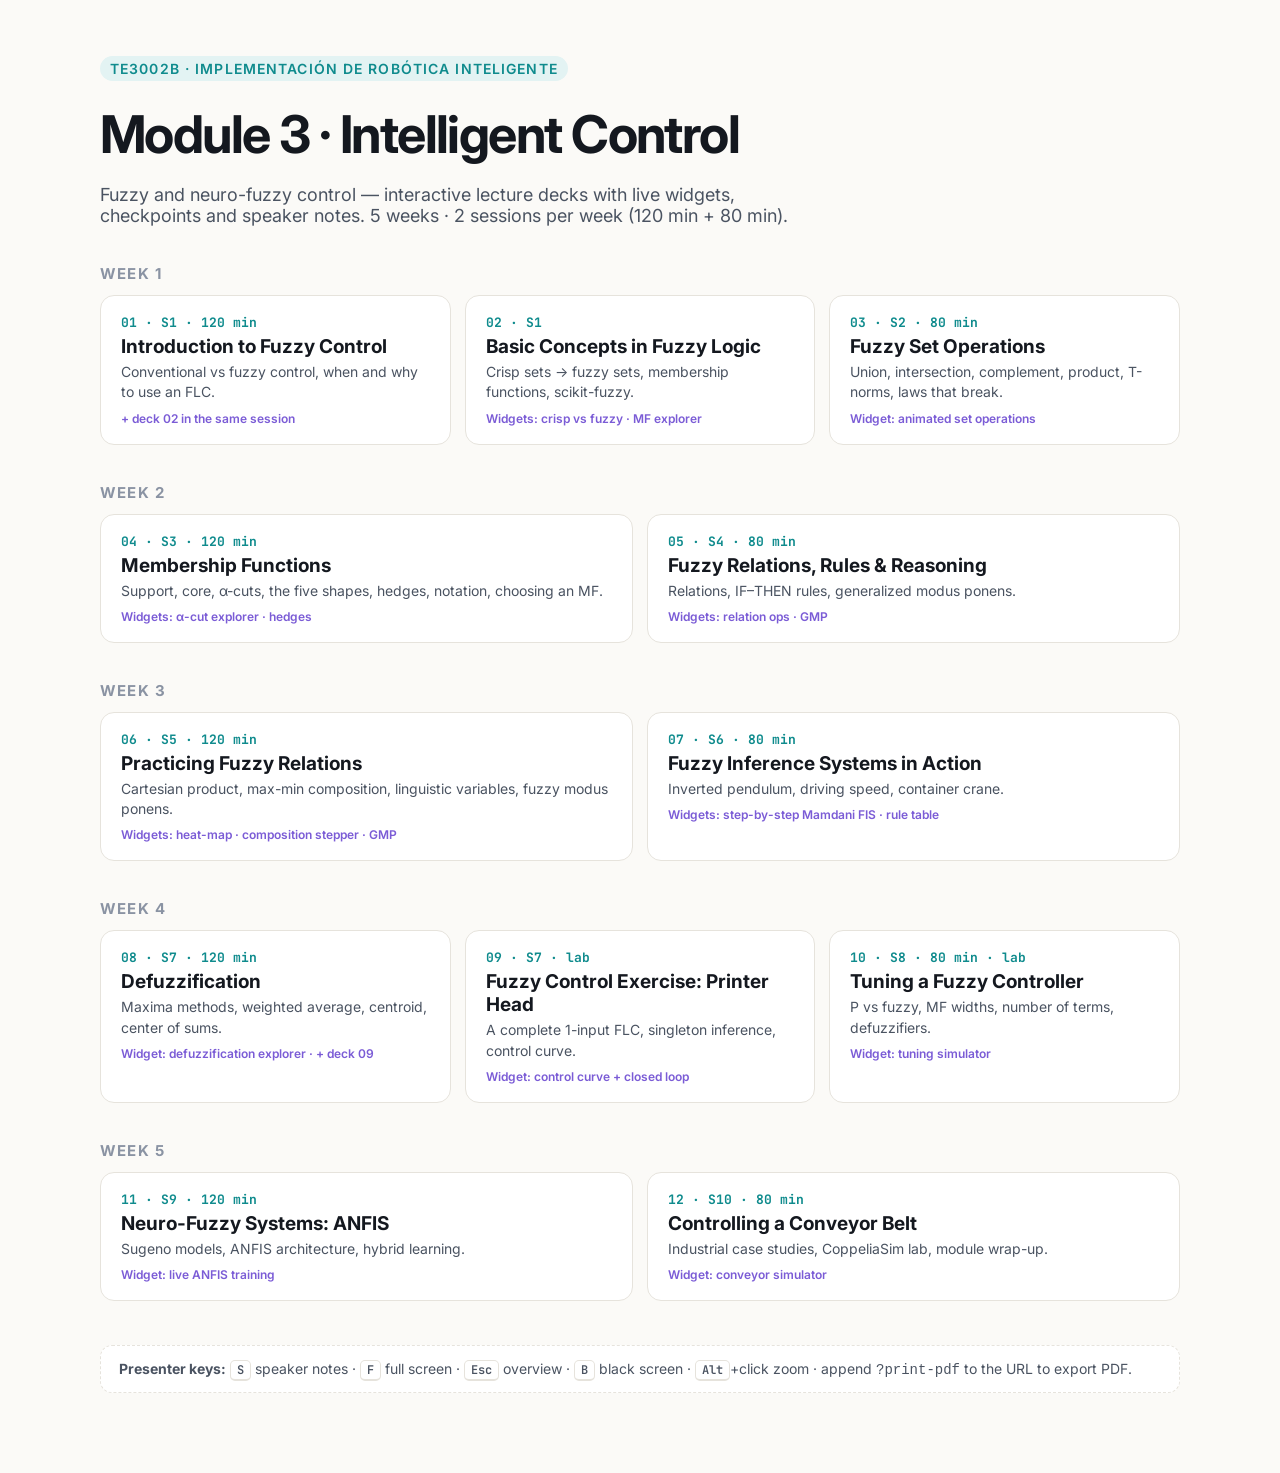
==== index.html @ 5197402a "Add files via upload" ====
<!doctype html>
<html lang="en">
<head>
<meta charset="utf-8">
<meta name="viewport" content="width=device-width, initial-scale=1">
<title>Intelligent Control · TE3002B</title>
<link rel="stylesheet" href="assets/css/theme.css">
<style>
  body { margin: 0; background: var(--paper); color: var(--ink); font-family: Inter, system-ui, sans-serif; }
  main { max-width: 1080px; margin: 0 auto; padding: 56px 20px 80px; }
  h1 { font-size: clamp(32px, 5vw, 52px); letter-spacing: -.03em; margin: 8px 0 6px; }
  .lead { color: var(--ink-2); font-size: 18px; max-width: 720px; }
  .week { margin-top: 38px; }
  .week h2 { font-size: 15px; text-transform: uppercase; letter-spacing: .08em; color: var(--ink-3); margin: 0 0 12px; }
  .grid { display: grid; grid-template-columns: repeat(auto-fit, minmax(300px, 1fr)); gap: 14px; }
  a.deck { display: block; text-decoration: none; color: inherit; background: var(--card); border: 1px solid var(--line); border-radius: 14px; padding: 18px 20px; transition: transform .15s, border-color .15s; }
  a.deck:hover { transform: translateY(-2px); border-color: var(--accent); }
  a.deck .n { font: 700 13px 'JetBrains Mono', monospace; color: var(--accent); }
  a.deck .t { font-weight: 700; font-size: 19px; margin: 4px 0; }
  a.deck .d { color: var(--ink-2); font-size: 14px; line-height: 1.45; }
  a.deck .s { margin-top: 8px; font-size: 12px; color: var(--accent-3); font-weight: 600; }
  .keys { margin-top: 44px; font-size: 14px; color: var(--ink-2); background: var(--card); border: 1px dashed var(--line); border-radius: 12px; padding: 14px 18px; }
  kbd { font: 600 12px 'JetBrains Mono', monospace; border: 1px solid var(--line); border-bottom-width: 2px; border-radius: 5px; padding: 1px 6px; background: #fff; }
</style>
</head>
<body>
<main>
  <span class="tag">TE3002B · Implementación de robótica inteligente</span>
  <h1>Module 3 · Intelligent Control</h1>
  <p class="lead">Fuzzy and neuro-fuzzy control — interactive lecture decks with live widgets, checkpoints and speaker notes. 5 weeks · 2 sessions per week (120 min + 80 min).</p>

  <section class="week"><h2>Week 1</h2><div class="grid">
    <a class="deck" href="decks/01-intro-fuzzy-control.html"><div class="n">01 · S1 · 120 min</div><div class="t">Introduction to Fuzzy Control</div><div class="d">Conventional vs fuzzy control, when and why to use an FLC.</div><div class="s">+ deck 02 in the same session</div></a>
    <a class="deck" href="decks/02-fuzzy-logic-basics.html"><div class="n">02 · S1</div><div class="t">Basic Concepts in Fuzzy Logic</div><div class="d">Crisp sets → fuzzy sets, membership functions, scikit-fuzzy.</div><div class="s">Widgets: crisp vs fuzzy · MF explorer</div></a>
    <a class="deck" href="decks/03-fuzzy-set-operations.html"><div class="n">03 · S2 · 80 min</div><div class="t">Fuzzy Set Operations</div><div class="d">Union, intersection, complement, product, T-norms, laws that break.</div><div class="s">Widget: animated set operations</div></a>
  </div></section>

  <section class="week"><h2>Week 2</h2><div class="grid">
    <a class="deck" href="decks/04-membership-functions.html"><div class="n">04 · S3 · 120 min</div><div class="t">Membership Functions</div><div class="d">Support, core, α-cuts, the five shapes, hedges, notation, choosing an MF.</div><div class="s">Widgets: α-cut explorer · hedges</div></a>
    <a class="deck" href="decks/05-fuzzy-relations-rules.html"><div class="n">05 · S4 · 80 min</div><div class="t">Fuzzy Relations, Rules & Reasoning</div><div class="d">Relations, IF–THEN rules, generalized modus ponens.</div><div class="s">Widgets: relation ops · GMP</div></a>
  </div></section>

  <section class="week"><h2>Week 3</h2><div class="grid">
    <a class="deck" href="decks/06-practicing-fuzzy-relations.html"><div class="n">06 · S5 · 120 min</div><div class="t">Practicing Fuzzy Relations</div><div class="d">Cartesian product, max-min composition, linguistic variables, fuzzy modus ponens.</div><div class="s">Widgets: heat-map · composition stepper · GMP</div></a>
    <a class="deck" href="decks/07-fuzzy-inference-examples.html"><div class="n">07 · S6 · 80 min</div><div class="t">Fuzzy Inference Systems in Action</div><div class="d">Inverted pendulum, driving speed, container crane.</div><div class="s">Widgets: step-by-step Mamdani FIS · rule table</div></a>
  </div></section>

  <section class="week"><h2>Week 4</h2><div class="grid">
    <a class="deck" href="decks/08-defuzzification.html"><div class="n">08 · S7 · 120 min</div><div class="t">Defuzzification</div><div class="d">Maxima methods, weighted average, centroid, center of sums.</div><div class="s">Widget: defuzzification explorer · + deck 09</div></a>
    <a class="deck" href="decks/09-fuzzy-control-printer.html"><div class="n">09 · S7 · lab</div><div class="t">Fuzzy Control Exercise: Printer Head</div><div class="d">A complete 1-input FLC, singleton inference, control curve.</div><div class="s">Widget: control curve + closed loop</div></a>
    <a class="deck" href="decks/10-tuning-flc.html"><div class="n">10 · S8 · 80 min · lab</div><div class="t">Tuning a Fuzzy Controller</div><div class="d">P vs fuzzy, MF widths, number of terms, defuzzifiers.</div><div class="s">Widget: tuning simulator</div></a>
  </div></section>

  <section class="week"><h2>Week 5</h2><div class="grid">
    <a class="deck" href="decks/11-neuro-fuzzy-anfis.html"><div class="n">11 · S9 · 120 min</div><div class="t">Neuro-Fuzzy Systems: ANFIS</div><div class="d">Sugeno models, ANFIS architecture, hybrid learning.</div><div class="s">Widget: live ANFIS training</div></a>
    <a class="deck" href="decks/12-conveyor-belt-case-study.html"><div class="n">12 · S10 · 80 min</div><div class="t">Controlling a Conveyor Belt</div><div class="d">Industrial case studies, CoppeliaSim lab, module wrap-up.</div><div class="s">Widget: conveyor simulator</div></a>
  </div></section>

  <div class="keys">
    <b>Presenter keys:</b> <kbd>S</kbd> speaker notes · <kbd>F</kbd> full screen · <kbd>Esc</kbd> overview · <kbd>B</kbd> black screen · <kbd>Alt</kbd>+click zoom · append <code>?print-pdf</code> to the URL to export PDF.
  </div>
</main>
</body>
</html>
---- assets/css/theme.css ----
/* ==========================================================
   TE3002B · Module 3 · Intelligent Control — Minimal theme
   Works on top of reveal.js "white" base theme.
   ========================================================== */
@import url('https://fonts.googleapis.com/css2?family=Inter:wght@400;500;600;700;800&family=JetBrains+Mono:wght@400;600&display=swap');

:root {
  --ink: #14181f;
  --ink-2: #4a5361;
  --ink-3: #8a93a3;
  --paper: #fbfaf7;
  --card: #ffffff;
  --line: #e6e3dc;
  --accent: #0f8b8d;      /* teal  – set A / primary */
  --accent-2: #e07a1f;    /* amber – set B / secondary */
  --accent-3: #7b5cd6;    /* violet – results */
  --ok: #1f9d55;
  --bad: #d64545;
  --soft-accent: #e3f3f3;
  --soft-2: #fcefe2;
  --soft-3: #eee9fb;

  --r-background-color: var(--paper);
  --r-main-font: 'Inter', system-ui, sans-serif;
  --r-main-font-size: 30px;
  --r-main-color: var(--ink);
  --r-heading-font: 'Inter', system-ui, sans-serif;
  --r-heading-color: var(--ink);
  --r-heading-font-weight: 700;
  --r-heading-text-transform: none;
  --r-heading-letter-spacing: -0.02em;
  --r-heading1-size: 2.3em;
  --r-heading2-size: 1.5em;
  --r-heading3-size: 1.1em;
  --r-link-color: var(--accent);
  --r-link-color-hover: var(--accent-2);
  --r-selection-background-color: var(--soft-accent);
  --r-code-font: 'JetBrains Mono', monospace;
}

.reveal-viewport { background: var(--paper); }
.reveal .slides { text-align: left; }
.reveal .slides section { height: 100%; }
.reveal h1, .reveal h2, .reveal h3 { line-height: 1.1; margin-bottom: .45em; }
.reveal h2 { position: relative; padding-bottom: .25em; }
.reveal h2::after {
  content: ''; position: absolute; left: 0; bottom: 0;
  width: 64px; height: 4px; border-radius: 2px; background: var(--accent);
}
.reveal p, .reveal li { line-height: 1.4; }
.reveal ul, .reveal ol { margin-left: 1.1em; }
.reveal li + li { margin-top: .25em; }
.reveal strong { color: var(--ink); font-weight: 700; }
.reveal em { color: var(--accent); font-style: normal; font-weight: 600; }
.reveal small, .reveal .small { font-size: .65em; color: var(--ink-2); }
.reveal .muted { color: var(--ink-3); }
.reveal code { font-size: .85em; background: #f0eee8; padding: .05em .3em; border-radius: 4px; }
.reveal pre { width: 100%; box-shadow: none; font-size: .58em; line-height: 1.45; border-radius: 10px; }
.reveal pre code { background: #1d2230; border-radius: 10px; padding: 18px 22px; max-height: 520px; }
.reveal table { font-size: .7em; border-collapse: collapse; }
.reveal table th { border-bottom: 2px solid var(--ink); }
.reveal table td, .reveal table th { padding: .3em .7em; }
.reveal .slide-number { background: transparent; color: var(--ink-3); font: 500 14px 'Inter'; }
.reveal .progress { color: var(--accent); height: 4px; }
.reveal .controls { color: var(--accent); }

/* ---------- Layout helpers ---------- */
.cols { display: grid; grid-template-columns: 1fr 1fr; gap: 40px; align-items: start; }
.cols.c-60-40 { grid-template-columns: 3fr 2fr; }
.cols.c-40-60 { grid-template-columns: 2fr 3fr; }
.cols.c3 { grid-template-columns: repeat(3, 1fr); gap: 24px; }
.center { text-align: center; }
.big { font-size: 1.6em; font-weight: 700; letter-spacing: -.02em; }
.huge { font-size: 3.2em; font-weight: 800; letter-spacing: -.04em; line-height: 1; }
.tag {
  display: inline-block; font: 600 14px 'Inter'; letter-spacing: .08em; text-transform: uppercase;
  color: var(--accent); background: var(--soft-accent); padding: 4px 10px; border-radius: 999px; margin-bottom: 14px;
}
.tag.amber { color: var(--accent-2); background: var(--soft-2); }
.tag.violet { color: var(--accent-3); background: var(--soft-3); }
.card {
  background: var(--card); border: 1px solid var(--line); border-radius: 14px;
  padding: 18px 22px; box-shadow: 0 1px 2px rgba(20,24,31,.04);
}
.card h4 { margin: 0 0 .3em; font-size: .8em; color: var(--accent); letter-spacing: -.01em; }
.card p, .card li { font-size: .75em; margin: 0; }
.callout { border-left: 4px solid var(--accent-2); background: var(--soft-2); padding: 14px 20px; border-radius: 0 10px 10px 0; font-size: .8em; }
.callout.teal { border-color: var(--accent); background: var(--soft-accent); }
.callout.violet { border-color: var(--accent-3); background: var(--soft-3); }
.m { font-size: .95em; margin: .4em 0; text-align: center; }
.m.left { text-align: left; }
.a { color: var(--accent); font-weight: 600; }
.b { color: var(--accent-2); font-weight: 600; }
.c { color: var(--accent-3); font-weight: 600; }

/* Section divider slides */
.reveal section.divider { display: flex !important; flex-direction: column; justify-content: center; }
.divider .num { font: 800 160px/1 'Inter'; color: var(--soft-accent); letter-spacing: -.06em; margin-bottom: -40px; }
.divider h1 { font-size: 2.2em; }

/* Title slide */
.reveal section.title { display: flex !important; flex-direction: column; justify-content: center; }
.title h1 { font-size: 2.6em; margin-bottom: .2em; }
.title .sub { color: var(--ink-2); font-size: 1em; }
.title .meta { margin-top: 2em; font-size: .6em; color: var(--ink-3); }
.title .agenda { display: flex; gap: 12px; flex-wrap: wrap; margin-top: 1.4em; }
.title .agenda span { font-size: .5em; border: 1px solid var(--line); border-radius: 999px; padding: 6px 14px; background: var(--card); }

/* Fragments: custom gentle rise */
.reveal .fragment.rise { opacity: 0; transform: translateY(16px); transition: all .45s ease; }
.reveal .fragment.rise.visible { opacity: 1; transform: none; }

/* ---------- Quiz / checkpoint ---------- */
.reveal section.checkpoint .tag:first-child { color: var(--accent-3); background: #e4dcfa; }
.quiz { max-width: 1050px; }
.quiz .q { font-size: .95em; font-weight: 600; margin-bottom: .6em; }
.quiz .opts { display: grid; grid-template-columns: 1fr 1fr; gap: 14px; }
.quiz .opts.one { grid-template-columns: 1fr; }
.quiz button.opt {
  all: unset; cursor: pointer; display: flex; gap: 14px; align-items: center;
  background: var(--card); border: 2px solid var(--line); border-radius: 12px;
  padding: 14px 18px; font: 500 22px/1.3 'Inter'; color: var(--ink); transition: all .2s;
}
.quiz button.opt:hover { border-color: var(--accent-3); transform: translateY(-2px); }
.quiz button.opt .k {
  flex: none; width: 34px; height: 34px; border-radius: 50%; display: grid; place-items: center;
  background: var(--soft-3); color: var(--accent-3); font-weight: 700;
}
.quiz button.opt.correct { border-color: var(--ok); background: #e8f6ee; }
.quiz button.opt.correct .k { background: var(--ok); color: #fff; }
.quiz button.opt.wrong { border-color: var(--bad); background: #fbeaea; animation: shake .35s; }
.quiz button.opt.wrong .k { background: var(--bad); color: #fff; }
.quiz button.opt.dim { opacity: .45; }
.quiz .explain { margin-top: 16px; font-size: .7em; padding: 12px 18px; border-radius: 10px; background: var(--card); border: 1px dashed var(--accent-3); display: none; }
.quiz .explain.show { display: block; animation: pop .3s; }
.quiz .bar { display: flex; gap: 12px; margin-top: 14px; align-items: center; }
@keyframes shake { 0%,100%{transform:none} 25%{transform:translateX(-6px)} 75%{transform:translateX(6px)} }
@keyframes pop { from{opacity:0; transform:scale(.97)} to{opacity:1; transform:none} }

/* Numeric-answer quiz */
.quiz.numeric input {
  font: 600 24px 'JetBrains Mono'; width: 180px; padding: 8px 12px; border-radius: 10px; border: 2px solid var(--line);
}
.quiz.numeric input.ok { border-color: var(--ok); background: #e8f6ee; }
.quiz.numeric input.no { border-color: var(--bad); background: #fbeaea; }

/* Buttons used in widgets */
.btn {
  all: unset; cursor: pointer; font: 600 16px 'Inter'; padding: 8px 16px; border-radius: 999px;
  background: var(--ink); color: #fff; transition: transform .15s, background .2s; display: inline-block;
}
.btn:hover { transform: translateY(-1px); background: var(--accent); }
.btn.ghost { background: transparent; color: var(--ink); border: 1.5px solid var(--line); }
.btn.ghost:hover { border-color: var(--accent); color: var(--accent); }
.btn.on { background: var(--accent); color: #fff; border-color: var(--accent); }

/* Score chip (top-right) */
#score-chip {
  position: fixed; top: 14px; right: 18px; z-index: 30; font: 600 13px 'Inter'; color: var(--accent-3);
  background: var(--card); border: 1px solid var(--line); border-radius: 999px; padding: 6px 12px; opacity: .9;
}

/* Timer */
.timer { display: inline-flex; align-items: center; gap: 14px; font: 700 44px 'JetBrains Mono'; color: var(--ink); }
.timer.done { color: var(--bad); animation: pop .4s 3; }
.timer .btn { font-size: 14px; }

/* Details / dropdown reveal */
.reveal details { background: var(--card); border: 1px solid var(--line); border-radius: 12px; padding: 10px 18px; margin: 10px 0; font-size: .75em; }
.reveal details summary { cursor: pointer; font-weight: 600; color: var(--accent); list-style: none; }
.reveal details summary::before { content: '▸ '; transition: transform .2s; display: inline-block; }
.reveal details[open] summary::before { transform: rotate(90deg); }
.reveal details[open] { animation: pop .25s; }

/* ---------- Widgets ---------- */
.widget { background: var(--card); border: 1px solid var(--line); border-radius: 16px; padding: 16px 18px; }
.widget canvas { display: block; width: 100%; height: auto; }
.widget .ctrls { display: flex; flex-wrap: wrap; gap: 10px 22px; align-items: center; margin-top: 10px; font: 500 16px 'Inter'; color: var(--ink-2); }
.widget .ctrls label { display: flex; align-items: center; gap: 8px; }
.widget .ctrls input[type=range] { width: 150px; accent-color: var(--accent); }
.widget .ctrls select { font: 500 15px 'Inter'; padding: 4px 8px; border-radius: 8px; border: 1px solid var(--line); }
.widget .ctrls .val { font-family: 'JetBrains Mono'; color: var(--ink); min-width: 48px; display: inline-block; }
.widget .readout { font: 500 16px/1.5 'JetBrains Mono'; color: var(--ink); background: #f6f4ef; border-radius: 10px; padding: 8px 12px; margin-top: 10px; white-space: pre-wrap; }
.widget .legend { display: flex; gap: 18px; font: 500 15px 'Inter'; color: var(--ink-2); margin-bottom: 4px; flex-wrap: wrap; }
.widget .legend i { display: inline-block; width: 18px; height: 4px; border-radius: 2px; vertical-align: middle; margin-right: 6px; }
.widget .stage { font: 600 15px 'Inter'; color: var(--accent-3); text-transform: uppercase; letter-spacing: .06em; }

/* Relation matrices */
.mat { display: inline-grid; gap: 4px; font: 500 20px 'JetBrains Mono'; }
.mat .cell { width: 62px; height: 42px; display: grid; place-items: center; border-radius: 8px; background: #f3f1ec; transition: all .25s; }
.mat .cell.hdr { background: transparent; color: var(--ink-3); font-size: 15px; }
.mat .cell.hl-a { background: var(--soft-accent); outline: 2px solid var(--accent); }
.mat .cell.hl-b { background: var(--soft-2); outline: 2px solid var(--accent-2); }
.mat .cell.hl-c { background: var(--soft-3); outline: 2px solid var(--accent-3); transform: scale(1.08); }
.mat .cell.done { background: var(--soft-3); }
.mat-row { display: flex; gap: 28px; align-items: center; flex-wrap: wrap; }
.mat-title { font: 600 15px 'Inter'; color: var(--ink-2); margin-bottom: 6px; }
.op { font: 700 30px 'Inter'; color: var(--ink-3); }

/* Rule table */
.ruletab { border-collapse: separate !important; border-spacing: 4px; font: 600 18px 'JetBrains Mono' !important; }
.ruletab td, .ruletab th { width: 76px; height: 46px; text-align: center; border-radius: 8px; border: none !important; }
.ruletab td { background: #f3f1ec; cursor: pointer; transition: all .2s; }
.ruletab td.given { background: var(--soft-accent); color: var(--accent); }
.ruletab td.guess { background: var(--soft-3); color: var(--accent-3); }
.ruletab td.ask { color: var(--ink-3); }
.ruletab td:hover { transform: scale(1.06); }

/* Pipeline diagram */
.pipeline { display: flex; align-items: center; gap: 10px; flex-wrap: nowrap; }
.pipeline .blk { padding: 16px 18px; border-radius: 12px; background: var(--card); border: 2px solid var(--line); font: 600 20px 'Inter'; text-align: center; min-width: 140px; }
.pipeline .blk small { display: block; font-weight: 500; color: var(--ink-3); font-size: 14px; }
.pipeline .arr { font-size: 28px; color: var(--ink-3); }
.pipeline .blk.a1 { border-color: var(--accent); }
.pipeline .blk.a2 { border-color: var(--accent-3); }
.pipeline .blk.a3 { border-color: var(--accent-2); }
.pipeline .blk.plant { background: var(--ink); color: #fff; border-color: var(--ink); }

/* Speaker-time badge on section slides */
.time-badge { position: absolute; bottom: 0; right: 0; font: 600 14px 'Inter'; color: var(--ink-3); }

@media print { #score-chip { display: none; } }
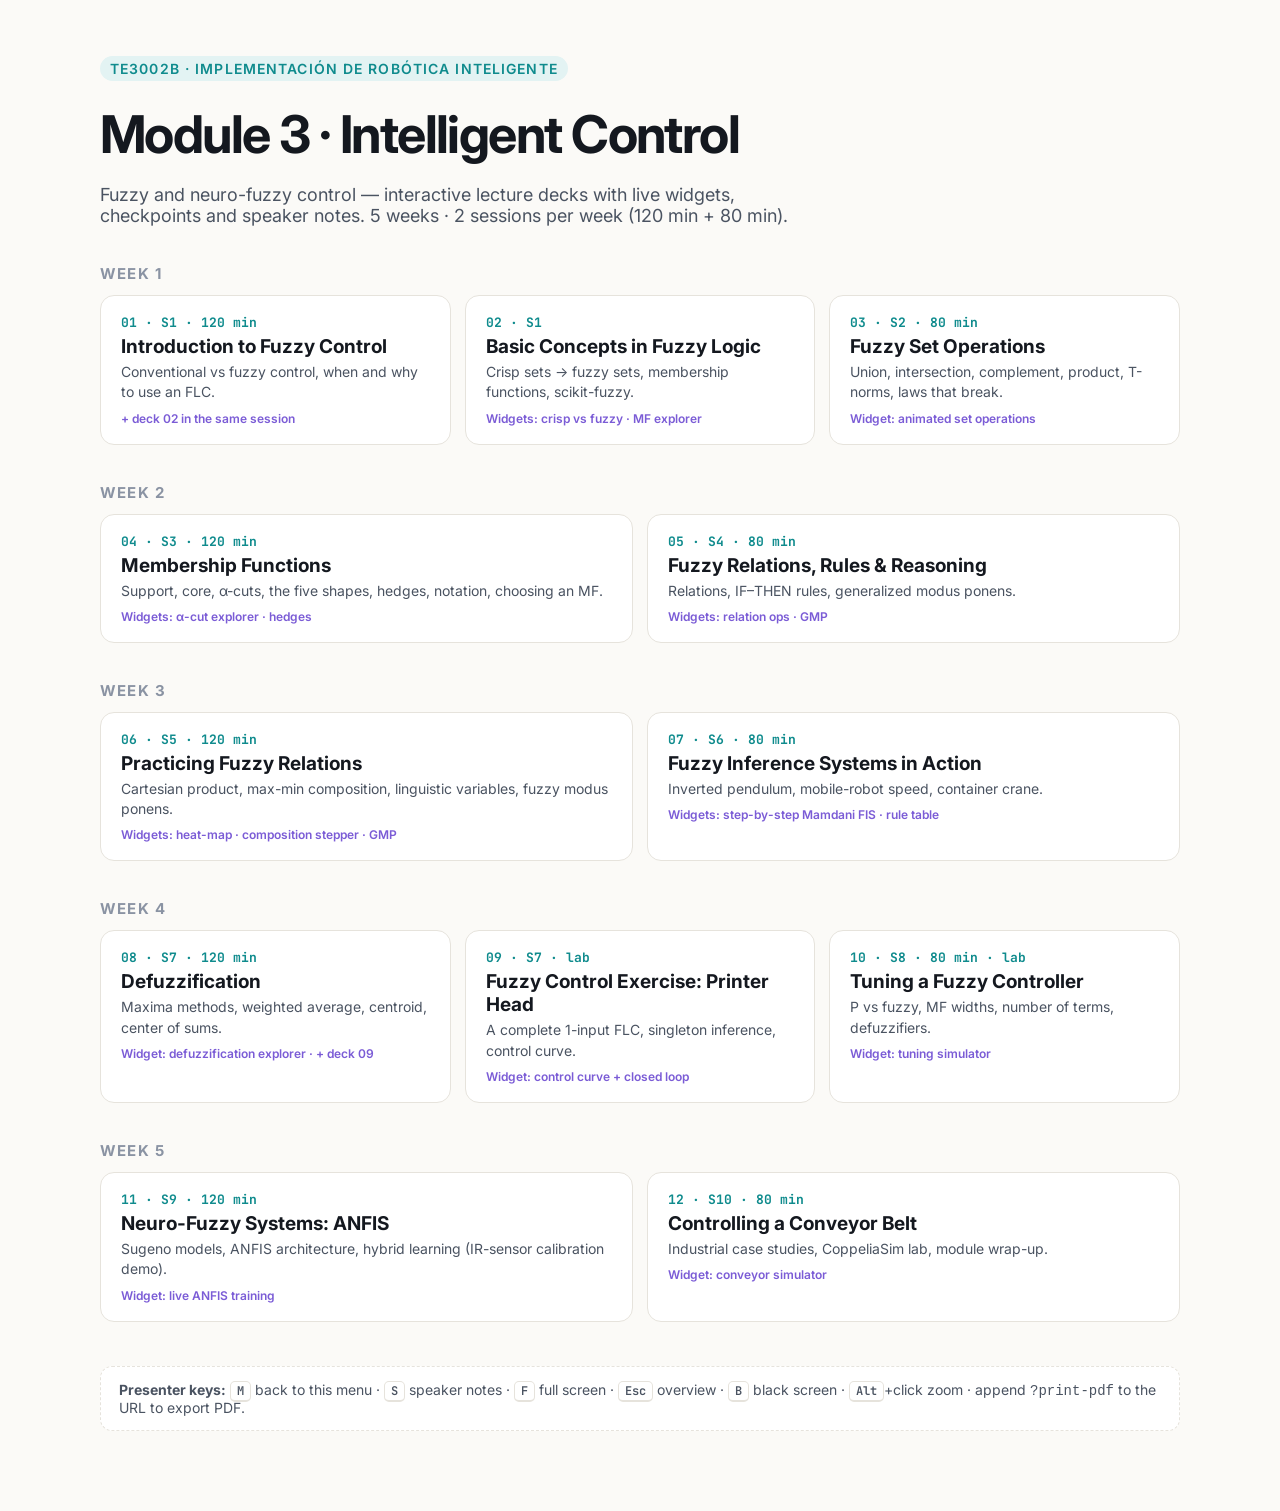
==== commit 56537716: "Add files via upload" ====
--- a/index.html
+++ b/index.html
@@ -42,7 +42,7 @@
 
   <section class="week"><h2>Week 3</h2><div class="grid">
     <a class="deck" href="decks/06-practicing-fuzzy-relations.html"><div class="n">06 · S5 · 120 min</div><div class="t">Practicing Fuzzy Relations</div><div class="d">Cartesian product, max-min composition, linguistic variables, fuzzy modus ponens.</div><div class="s">Widgets: heat-map · composition stepper · GMP</div></a>
-    <a class="deck" href="decks/07-fuzzy-inference-examples.html"><div class="n">07 · S6 · 80 min</div><div class="t">Fuzzy Inference Systems in Action</div><div class="d">Inverted pendulum, driving speed, container crane.</div><div class="s">Widgets: step-by-step Mamdani FIS · rule table</div></a>
+    <a class="deck" href="decks/07-fuzzy-inference-examples.html"><div class="n">07 · S6 · 80 min</div><div class="t">Fuzzy Inference Systems in Action</div><div class="d">Inverted pendulum, mobile-robot speed, container crane.</div><div class="s">Widgets: step-by-step Mamdani FIS · rule table</div></a>
   </div></section>
 
   <section class="week"><h2>Week 4</h2><div class="grid">
@@ -52,12 +52,12 @@
   </div></section>
 
   <section class="week"><h2>Week 5</h2><div class="grid">
-    <a class="deck" href="decks/11-neuro-fuzzy-anfis.html"><div class="n">11 · S9 · 120 min</div><div class="t">Neuro-Fuzzy Systems: ANFIS</div><div class="d">Sugeno models, ANFIS architecture, hybrid learning.</div><div class="s">Widget: live ANFIS training</div></a>
+    <a class="deck" href="decks/11-neuro-fuzzy-anfis.html"><div class="n">11 · S9 · 120 min</div><div class="t">Neuro-Fuzzy Systems: ANFIS</div><div class="d">Sugeno models, ANFIS architecture, hybrid learning (IR-sensor calibration demo).</div><div class="s">Widget: live ANFIS training</div></a>
     <a class="deck" href="decks/12-conveyor-belt-case-study.html"><div class="n">12 · S10 · 80 min</div><div class="t">Controlling a Conveyor Belt</div><div class="d">Industrial case studies, CoppeliaSim lab, module wrap-up.</div><div class="s">Widget: conveyor simulator</div></a>
   </div></section>
 
   <div class="keys">
-    <b>Presenter keys:</b> <kbd>S</kbd> speaker notes · <kbd>F</kbd> full screen · <kbd>Esc</kbd> overview · <kbd>B</kbd> black screen · <kbd>Alt</kbd>+click zoom · append <code>?print-pdf</code> to the URL to export PDF.
+    <b>Presenter keys:</b> <kbd>M</kbd> back to this menu · <kbd>S</kbd> speaker notes · <kbd>F</kbd> full screen · <kbd>Esc</kbd> overview · <kbd>B</kbd> black screen · <kbd>Alt</kbd>+click zoom · append <code>?print-pdf</code> to the URL to export PDF.
   </div>
 </main>
 </body>
--- a/assets/css/theme.css
+++ b/assets/css/theme.css
@@ -220,3 +220,16 @@
 .time-badge { position: absolute; bottom: 0; right: 0; font: 600 14px 'Inter'; color: var(--ink-3); }
 
 @media print { #score-chip { display: none; } }
+
+/* Home pill + end-of-deck navigation */
+.home-pill {
+  position: fixed; bottom: 14px; left: 18px; z-index: 30; font: 600 13px Inter, sans-serif; color: var(--ink-2);
+  background: var(--card); border: 1px solid var(--line); border-radius: 999px; padding: 6px 12px; text-decoration: none; transition: all .2s;
+}
+.home-pill:hover { color: #fff; background: var(--accent); border-color: var(--accent); }
+.reveal section.end-slide { display: flex !important; flex-direction: column; justify-content: center; }
+.end-nav { display: flex; gap: 18px; flex-wrap: wrap; margin: 1.2em 0 .8em; }
+.reveal a.btn.end-btn { font-size: 22px; padding: 16px 28px; color: #fff; }
+.reveal a.btn.ghost.end-btn { color: var(--ink); background: var(--card); }
+.reveal a.btn.ghost.end-btn:hover { color: var(--accent); }
+@media print { .home-pill { display: none; } }
